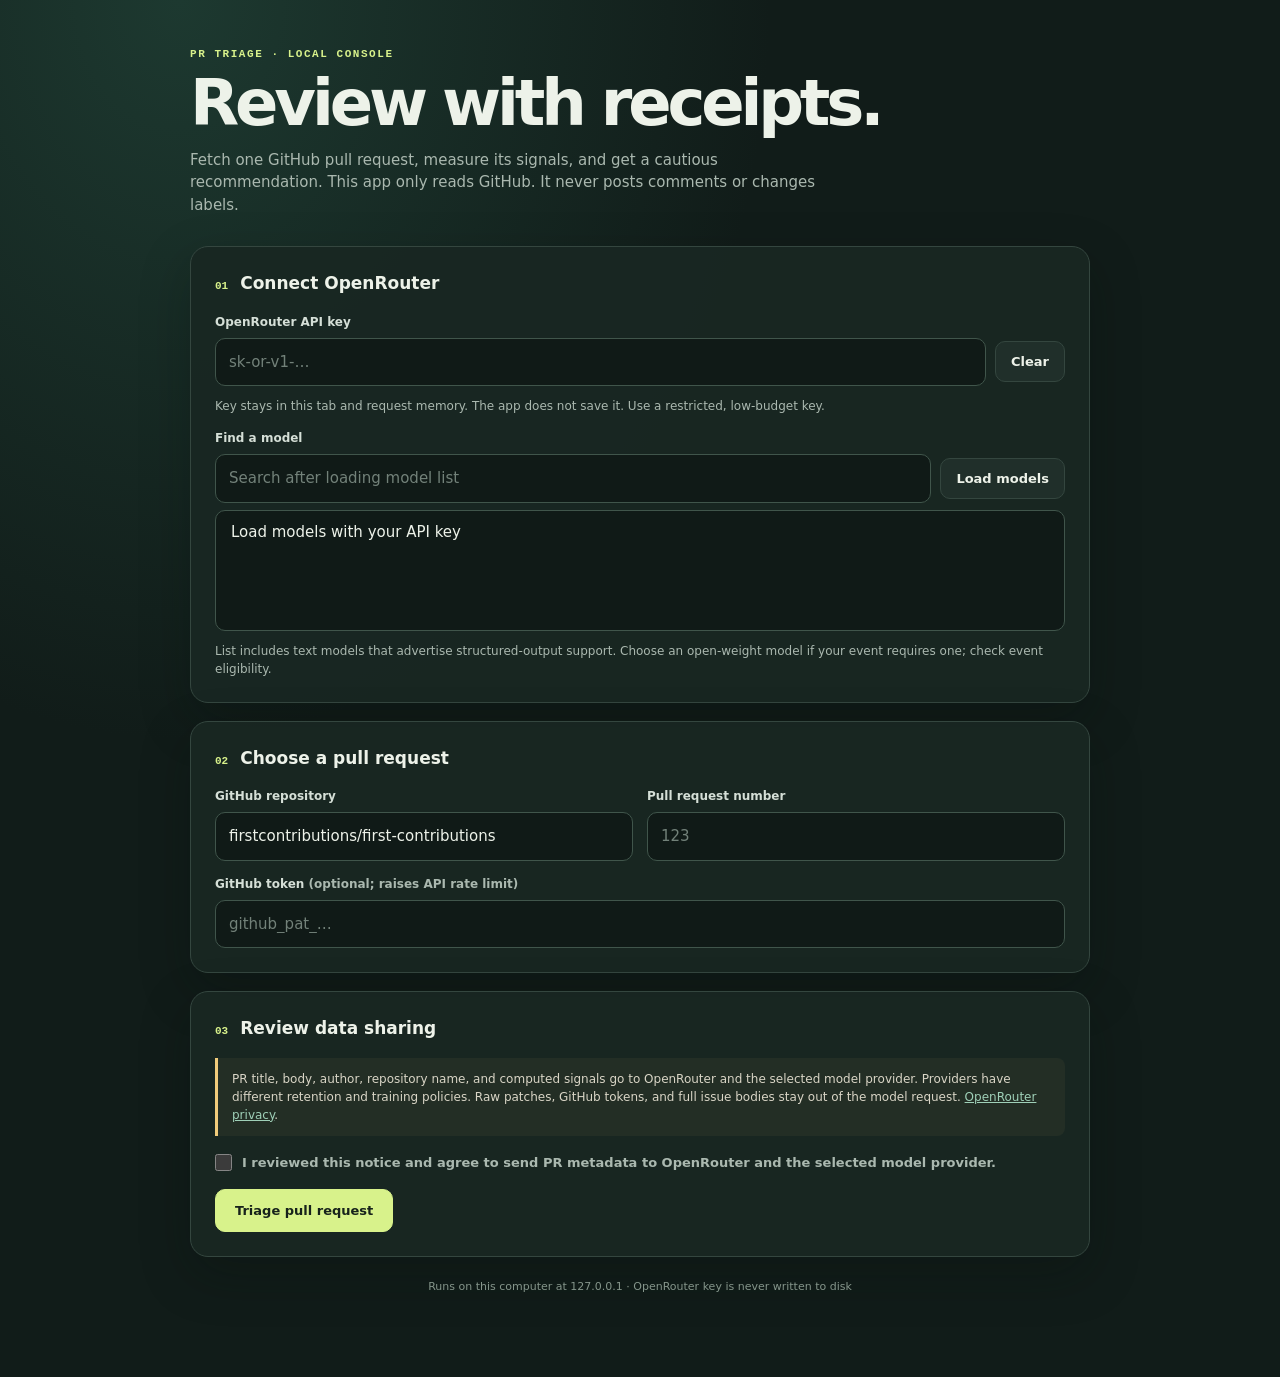
==== src/pr_triage/web/index.html @ dd555950 "Add local web UI for model selection and triage Co-authored-by: vidhi keshri <225218234+vidhi-keshri" ====
<!doctype html>
<html lang="en">
<head>
  <meta charset="utf-8">
  <meta name="viewport" content="width=device-width, initial-scale=1">
  <meta name="theme-color" content="#111c19">
  <title>PR Triage · Local console</title>
  <style>
    :root{color-scheme:dark;--bg:#111c19;--panel:#192723;--panel2:#202f2a;--line:#34463f;--ink:#edf2e9;--muted:#aab8af;--lime:#d8f28b;--mint:#9fd0b8;--amber:#f0cb7b;--red:#e79a84;font:15px/1.5 Inter,ui-sans-serif,system-ui,"Segoe UI",sans-serif}
    *{box-sizing:border-box}body{margin:0;background:radial-gradient(ellipse at 14% 0%,#1d3930 0,transparent 38%),var(--bg);color:var(--ink)}main{width:min(900px,calc(100% - 32px));margin:48px auto 80px}.eyebrow{color:var(--lime);font:700 11px ui-monospace,monospace;letter-spacing:.14em;text-transform:uppercase}h1{font-size:clamp(38px,7vw,64px);line-height:.98;letter-spacing:-.065em;margin:12px 0}header p{color:var(--muted);max-width:640px;margin:14px 0 30px}.panel{background:color-mix(in srgb,var(--panel) 94%,transparent);border:1px solid var(--line);border-radius:18px;padding:24px;margin:18px 0;box-shadow:0 18px 50px #07100d44}.section-head{display:flex;align-items:baseline;gap:12px;margin-bottom:16px}.step{color:var(--lime);font:700 11px ui-monospace,monospace}.section-head h2{font-size:17px;margin:0}.grid{display:grid;grid-template-columns:1fr 1fr;gap:14px}.field{display:flex;flex-direction:column;gap:7px}.field.full{grid-column:1/-1}label{font-size:12px;color:#d5dfd7;font-weight:650}input,select{width:100%;border:1px solid #40554b;border-radius:10px;background:#101a17;color:var(--ink);padding:12px 13px;font:inherit;outline:none}input:focus,select:focus{border-color:var(--mint);box-shadow:0 0 0 3px #9fd0b822}input::placeholder{color:#728179}.hint{color:var(--muted);font-size:12px;margin:4px 0 0}.inline{display:flex;gap:9px;align-items:center}.inline input{flex:1}.button{border:1px solid var(--line);border-radius:10px;background:var(--panel2);color:var(--ink);font:700 13px system-ui,sans-serif;padding:12px 15px;cursor:pointer;white-space:nowrap}.button:hover{border-color:var(--mint)}.button.primary{background:var(--lime);border-color:var(--lime);color:#17221b;padding:13px 19px}.button:disabled{opacity:.55;cursor:wait}.consent{display:flex;align-items:flex-start;gap:10px;color:var(--muted);font-size:13px;margin:17px 0}.consent input{width:17px;height:17px;margin:1px 0 0;accent-color:var(--lime);flex:none}.privacy-note{padding:12px 14px;border-left:3px solid var(--amber);background:#f0cb7b0c;color:#d9d5c6;font-size:12px;border-radius:0 8px 8px 0}.actions{display:flex;align-items:center;gap:14px;flex-wrap:wrap}.status{color:var(--muted);font-size:13px}.status.error{color:var(--red)}.status.ok{color:var(--mint)}.results{display:grid;gap:12px}.result{border:1px solid var(--line);border-radius:12px;padding:18px;background:#111b18}.result-top{display:flex;gap:12px;align-items:center;justify-content:space-between}.verdict{font:700 11px ui-monospace,monospace;text-transform:uppercase;letter-spacing:.07em;color:var(--lime)}.verdict.minor{color:var(--mint)}.verdict.needs-review{color:var(--amber)}.verdict.suspected-spam{color:var(--red)}.confidence{color:var(--muted);font:12px ui-monospace,monospace}.result h3{font-size:16px;margin:12px 0 5px}.result p{color:var(--muted);margin:6px 0;font-size:13px}.result strong{color:var(--ink)}.empty{color:var(--muted);text-align:center;padding:24px}.hidden{display:none!important}footer{color:#85958b;font-size:11px;text-align:center;margin-top:22px}a{color:var(--mint)}
    @media(max-width:620px){main{margin-top:30px}.panel{padding:18px}.grid{grid-template-columns:1fr}.field.full{grid-column:auto}.inline{align-items:stretch}.inline .button{padding-inline:10px}}
  </style>
</head>
<body>
  <main>
    <header>
      <div class="eyebrow">PR Triage · local console</div>
      <h1>Review with receipts.</h1>
      <p>Fetch one GitHub pull request, measure its signals, and get a cautious recommendation. This app only reads GitHub. It never posts comments or changes labels.</p>
    </header>

    <form id="triage-form">
      <section class="panel" aria-labelledby="connection-title">
        <div class="section-head"><span class="step">01</span><h2 id="connection-title">Connect OpenRouter</h2></div>
        <div class="grid">
          <div class="field full">
            <label for="api-key">OpenRouter API key</label>
            <div class="inline"><input id="api-key" type="password" autocomplete="off" spellcheck="false" placeholder="sk-or-v1-…" required><button id="clear-key" class="button" type="button">Clear</button></div>
            <p class="hint">Key stays in this tab and request memory. The app does not save it. Use a restricted, low-budget key.</p>
          </div>
          <div class="field full">
            <label for="model-search">Find a model</label>
            <div class="inline"><input id="model-search" type="search" placeholder="Search after loading model list"><button id="load-models" class="button" type="button">Load models</button></div>
            <select id="model" size="5" aria-label="OpenRouter model" required><option value="">Load models with your API key</option></select>
            <p class="hint">List includes text models that advertise structured-output support. Choose an open-weight model if your event requires one; check event eligibility.</p>
          </div>
        </div>
      </section>

      <section class="panel" aria-labelledby="pr-title">
        <div class="section-head"><span class="step">02</span><h2 id="pr-title">Choose a pull request</h2></div>
        <div class="grid">
          <div class="field"><label for="repo">GitHub repository</label><input id="repo" value="firstcontributions/first-contributions" placeholder="owner/repo" required></div>
          <div class="field"><label for="pr-number">Pull request number</label><input id="pr-number" type="number" min="1" step="1" placeholder="123" required></div>
          <div class="field full"><label for="github-token">GitHub token <span class="hint">(optional; raises API rate limit)</span></label><input id="github-token" type="password" autocomplete="off" spellcheck="false" placeholder="github_pat_…"></div>
        </div>
      </section>

      <section class="panel" aria-labelledby="privacy-title">
        <div class="section-head"><span class="step">03</span><h2 id="privacy-title">Review data sharing</h2></div>
        <div class="privacy-note">PR title, body, author, repository name, and computed signals go to OpenRouter and the selected model provider. Providers have different retention and training policies. Raw patches, GitHub tokens, and full issue bodies stay out of the model request. <a href="https://openrouter.ai/privacy/" target="_blank" rel="noreferrer">OpenRouter privacy</a>.</div>
        <label class="consent"><input id="consent" type="checkbox" required><span>I reviewed this notice and agree to send PR metadata to OpenRouter and the selected model provider.</span></label>
        <div class="actions"><button id="submit" class="button primary" type="submit">Triage pull request</button><span id="status" class="status" role="status" aria-live="polite"></span></div>
      </section>
    </form>

    <section id="results-section" class="panel hidden" aria-labelledby="results-title">
      <div class="section-head"><span class="step">04</span><h2 id="results-title">Triage results</h2></div>
      <div id="results" class="results"></div>
    </section>
    <footer>Runs on this computer at 127.0.0.1 · OpenRouter key is never written to disk</footer>
  </main>
  <script src="/app.js" defer></script>
</body>
</html>
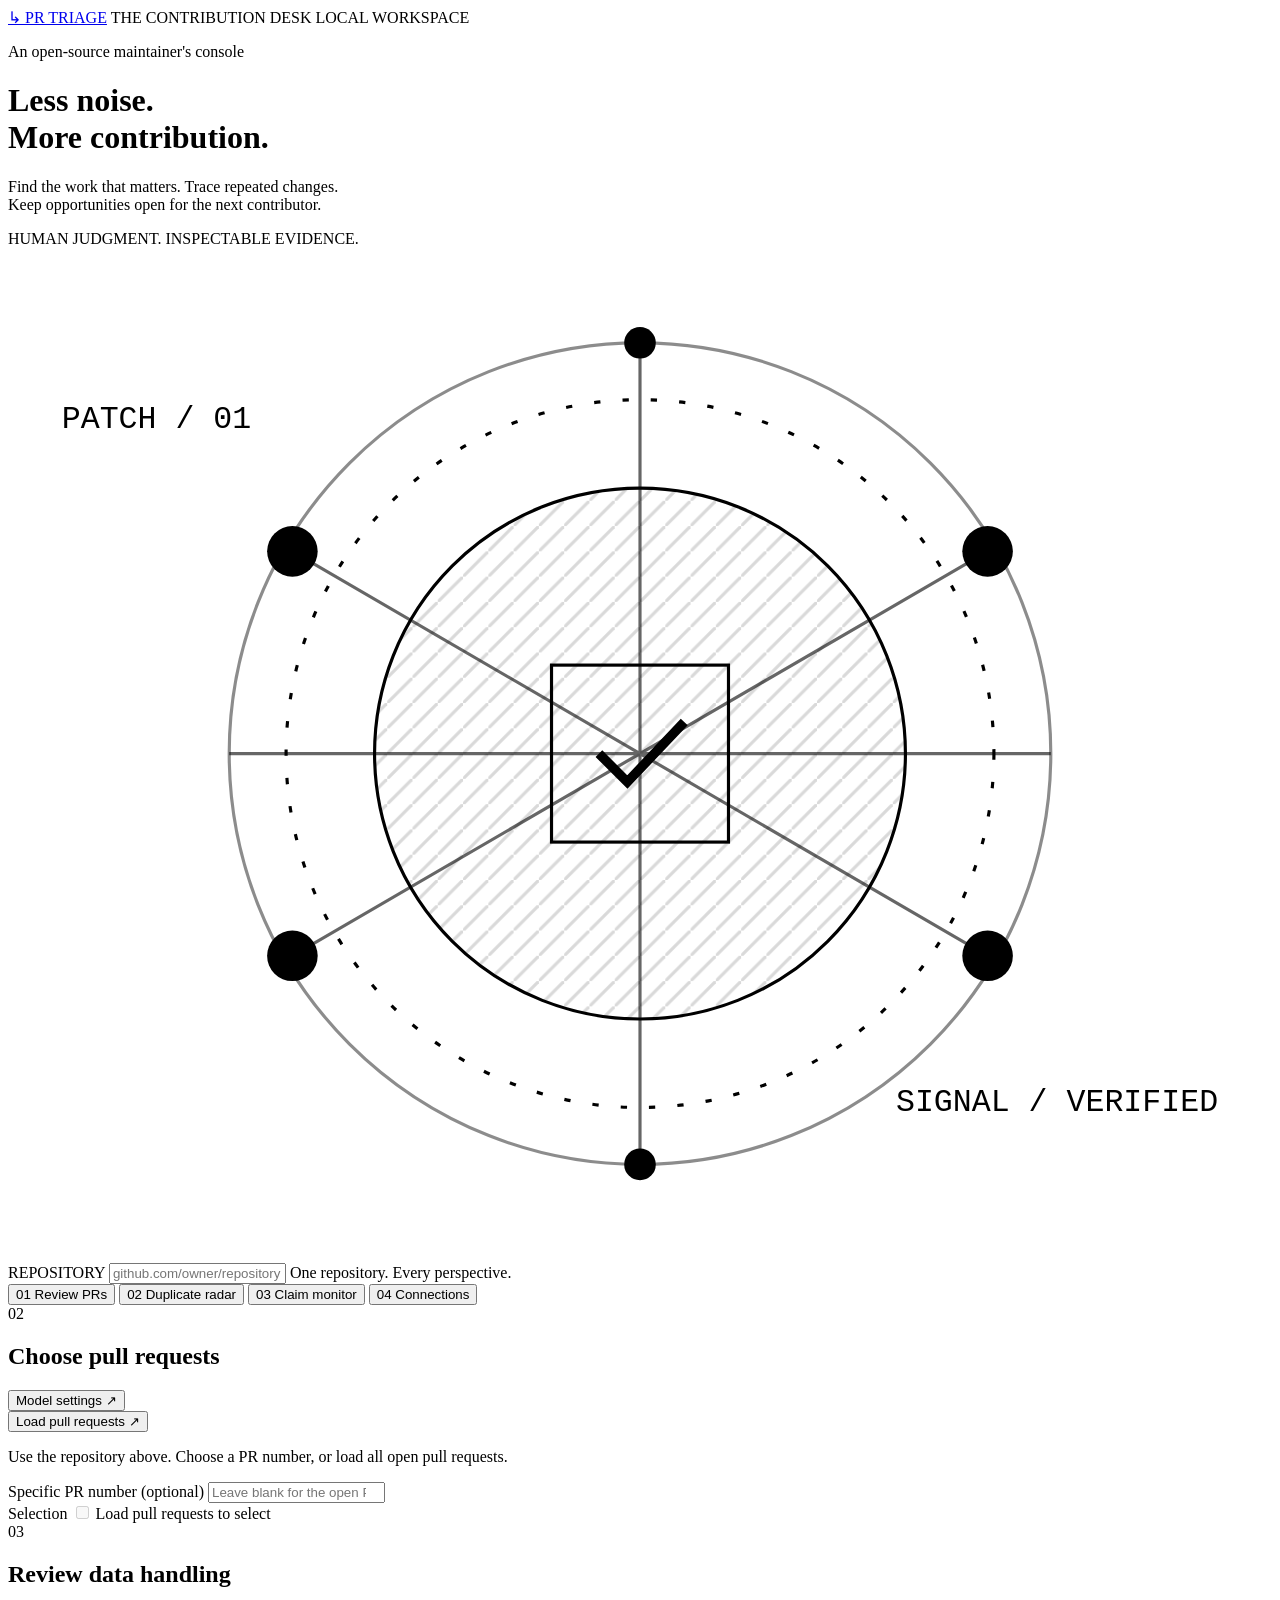
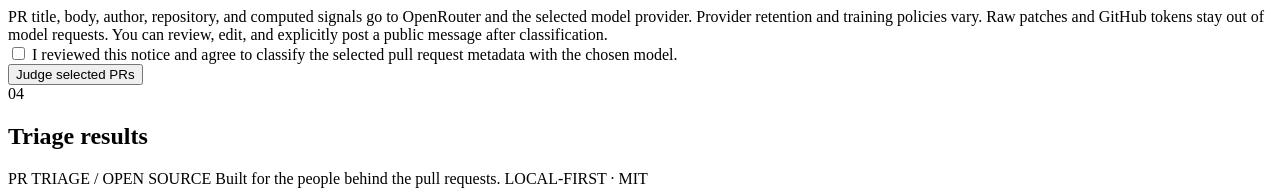
==== commit f966ac49: "feat: add contribution review console with radar and inactive issue scans Add tabbed web views, dupl" ====
--- a/src/pr_triage/web/index.html
+++ b/src/pr_triage/web/index.html
@@ -1,65 +1,208 @@
 <!doctype html>
 <html lang="en">
 <head>
-  <meta charset="utf-8">
-  <meta name="viewport" content="width=device-width, initial-scale=1">
-  <meta name="theme-color" content="#111c19">
-  <title>PR Triage · Local console</title>
-  <style>
-    :root{color-scheme:dark;--bg:#111c19;--panel:#192723;--panel2:#202f2a;--line:#34463f;--ink:#edf2e9;--muted:#aab8af;--lime:#d8f28b;--mint:#9fd0b8;--amber:#f0cb7b;--red:#e79a84;font:15px/1.5 Inter,ui-sans-serif,system-ui,"Segoe UI",sans-serif}
-    *{box-sizing:border-box}body{margin:0;background:radial-gradient(ellipse at 14% 0%,#1d3930 0,transparent 38%),var(--bg);color:var(--ink)}main{width:min(900px,calc(100% - 32px));margin:48px auto 80px}.eyebrow{color:var(--lime);font:700 11px ui-monospace,monospace;letter-spacing:.14em;text-transform:uppercase}h1{font-size:clamp(38px,7vw,64px);line-height:.98;letter-spacing:-.065em;margin:12px 0}header p{color:var(--muted);max-width:640px;margin:14px 0 30px}.panel{background:color-mix(in srgb,var(--panel) 94%,transparent);border:1px solid var(--line);border-radius:18px;padding:24px;margin:18px 0;box-shadow:0 18px 50px #07100d44}.section-head{display:flex;align-items:baseline;gap:12px;margin-bottom:16px}.step{color:var(--lime);font:700 11px ui-monospace,monospace}.section-head h2{font-size:17px;margin:0}.grid{display:grid;grid-template-columns:1fr 1fr;gap:14px}.field{display:flex;flex-direction:column;gap:7px}.field.full{grid-column:1/-1}label{font-size:12px;color:#d5dfd7;font-weight:650}input,select{width:100%;border:1px solid #40554b;border-radius:10px;background:#101a17;color:var(--ink);padding:12px 13px;font:inherit;outline:none}input:focus,select:focus{border-color:var(--mint);box-shadow:0 0 0 3px #9fd0b822}input::placeholder{color:#728179}.hint{color:var(--muted);font-size:12px;margin:4px 0 0}.inline{display:flex;gap:9px;align-items:center}.inline input{flex:1}.button{border:1px solid var(--line);border-radius:10px;background:var(--panel2);color:var(--ink);font:700 13px system-ui,sans-serif;padding:12px 15px;cursor:pointer;white-space:nowrap}.button:hover{border-color:var(--mint)}.button.primary{background:var(--lime);border-color:var(--lime);color:#17221b;padding:13px 19px}.button:disabled{opacity:.55;cursor:wait}.consent{display:flex;align-items:flex-start;gap:10px;color:var(--muted);font-size:13px;margin:17px 0}.consent input{width:17px;height:17px;margin:1px 0 0;accent-color:var(--lime);flex:none}.privacy-note{padding:12px 14px;border-left:3px solid var(--amber);background:#f0cb7b0c;color:#d9d5c6;font-size:12px;border-radius:0 8px 8px 0}.actions{display:flex;align-items:center;gap:14px;flex-wrap:wrap}.status{color:var(--muted);font-size:13px}.status.error{color:var(--red)}.status.ok{color:var(--mint)}.results{display:grid;gap:12px}.result{border:1px solid var(--line);border-radius:12px;padding:18px;background:#111b18}.result-top{display:flex;gap:12px;align-items:center;justify-content:space-between}.verdict{font:700 11px ui-monospace,monospace;text-transform:uppercase;letter-spacing:.07em;color:var(--lime)}.verdict.minor{color:var(--mint)}.verdict.needs-review{color:var(--amber)}.verdict.suspected-spam{color:var(--red)}.confidence{color:var(--muted);font:12px ui-monospace,monospace}.result h3{font-size:16px;margin:12px 0 5px}.result p{color:var(--muted);margin:6px 0;font-size:13px}.result strong{color:var(--ink)}.empty{color:var(--muted);text-align:center;padding:24px}.hidden{display:none!important}footer{color:#85958b;font-size:11px;text-align:center;margin-top:22px}a{color:var(--mint)}
-    @media(max-width:620px){main{margin-top:30px}.panel{padding:18px}.grid{grid-template-columns:1fr}.field.full{grid-column:auto}.inline{align-items:stretch}.inline .button{padding-inline:10px}}
-  </style>
+<meta charset="utf-8">
+<meta name="viewport" content="width=device-width, initial-scale=1">
+<meta name="theme-color" content="#1010ed">
+<title>PR Triage — The Contribution Desk</title>
+<link rel="stylesheet" href="/app.css">
 </head>
 <body>
-  <main>
-    <header>
-      <div class="eyebrow">PR Triage · local console</div>
-      <h1>Review with receipts.</h1>
-      <p>Fetch one GitHub pull request, measure its signals, and get a cautious recommendation. This app only reads GitHub. It never posts comments or changes labels.</p>
-    </header>
-
-    <form id="triage-form">
-      <section class="panel" aria-labelledby="connection-title">
-        <div class="section-head"><span class="step">01</span><h2 id="connection-title">Connect OpenRouter</h2></div>
+<main>
+<nav class="topbar" aria-label="Main navigation">
+<a class="brand" href="#review">
+<span class="brand-mark">↳</span> PR TRIAGE</a>
+<span class="top-caption">THE CONTRIBUTION DESK</span>
+<span class="local-badge">
+<i>
+</i> LOCAL WORKSPACE</span>
+</nav>
+<header class="hero">
+<div>
+<p class="eyebrow">An open-source maintainer's console</p>
+<h1>Less noise.<br>More contribution.</h1>
+<p class="hero-copy">Find the work that matters. Trace repeated changes.<br>Keep opportunities open for the next contributor.</p>
+<span class="hero-note">HUMAN JUDGMENT. INSPECTABLE EVIDENCE.</span>
+</div>
+<div class="signal-art" aria-hidden="true">
+<svg viewBox="0 0 400 320" fill="none" xmlns="http://www.w3.org/2000/svg">
+<defs>
+<pattern id="hatch" width="8" height="8" patternUnits="userSpaceOnUse">
+<path d="M0 8L8 0" stroke="currentColor" stroke-opacity=".15"/>
+</pattern>
+</defs>
+<circle cx="200" cy="160" r="130" stroke="currentColor" stroke-opacity=".45"/>
+<circle cx="200" cy="160" r="112" stroke="currentColor" stroke-dasharray="2 7"/>
+<circle cx="200" cy="160" r="84" fill="url(#hatch)" stroke="currentColor"/>
+<path d="M90 96L200 160L310 96M90 224L200 160L310 224M200 30V290M70 160H330" stroke="currentColor" stroke-opacity=".6"/>
+<g fill="currentColor">
+<circle cx="90" cy="96" r="8"/>
+<circle cx="310" cy="96" r="8"/>
+<circle cx="90" cy="224" r="8"/>
+<circle cx="310" cy="224" r="8"/>
+<circle cx="200" cy="30" r="5"/>
+<circle cx="200" cy="290" r="5"/>
+</g>
+<rect x="172" y="132" width="56" height="56" fill="var(--blue)" stroke="currentColor"/>
+<path d="M187 160L196 169L214 150" stroke="currentColor" stroke-width="3"/>
+<text x="17" y="57" fill="currentColor" font-size="10" font-family="monospace">PATCH / 01</text>
+<text x="281" y="273" fill="currentColor" font-size="10" font-family="monospace">SIGNAL / VERIFIED</text>
+</svg>
+</div>
+</header>
+<section class="workspace-bar" aria-label="Shared repository">
+<label for="maintenance-repo">REPOSITORY</label>
+<input id="maintenance-repo" placeholder="github.com/owner/repository" autocomplete="off" spellcheck="false">
+<span class="workspace-note">One repository. Every perspective.</span>
+</section>
+<div class="tab-bar" role="tablist" aria-label="Workspace features">
+<button role="tab" type="button" id="tab-review" aria-controls="panel-review" aria-selected="true" tabindex="0" data-tab="review">
+<span>01</span> Review PRs</button>
+<button role="tab" type="button" id="tab-radar" aria-controls="panel-radar" aria-selected="false" tabindex="-1" data-tab="radar">
+<span>02</span> Duplicate radar</button>
+<button role="tab" type="button" id="tab-claims" aria-controls="panel-claims" aria-selected="false" tabindex="-1" data-tab="claims">
+<span>03</span> Claim monitor</button>
+<button role="tab" type="button" id="tab-connections" aria-controls="panel-connections" aria-selected="false" tabindex="-1" data-tab="connections">
+<span>04</span> Connections</button>
+</div>
+<div class="tab-panel" id="panel-review" role="tabpanel" aria-labelledby="tab-review" tabindex="0">    <form id="triage-form">
+
+
+      <section class="panel" aria-labelledby="pr-title">
+        <div class="section-head">
+<span class="step">02</span>
+<h2 id="pr-title">Choose pull requests</h2>
+<button class="button" type="button" data-open-tab="connections">Model settings ↗</button>
+</div>
+
         <div class="grid">
           <div class="field full">
-            <label for="api-key">OpenRouter API key</label>
-            <div class="inline"><input id="api-key" type="password" autocomplete="off" spellcheck="false" placeholder="sk-or-v1-…" required><button id="clear-key" class="button" type="button">Clear</button></div>
-            <p class="hint">Key stays in this tab and request memory. The app does not save it. Use a restricted, low-budget key.</p>
+            <input id="repo" type="hidden">
+<button id="load-pulls" class="button primary" type="button">Load pull requests ↗</button>
+<p class="hint">Use the repository above. Choose a PR number, or load all open pull requests.</p>
           </div>
+          <div class="field">
+<label for="pr-number">Specific PR number <span class="hint">(optional)</span>
+</label>
+<input id="pr-number" type="number" min="1" step="1" placeholder="Leave blank for the open PR list">
+</div>
+          <div class="field">
+<label>Selection</label>
+<label class="select-all">
+<input id="select-all-pulls" type="checkbox" disabled>
+<span id="pull-count">Load pull requests to select</span>
+</label>
+</div>
           <div class="field full">
-            <label for="model-search">Find a model</label>
-            <div class="inline"><input id="model-search" type="search" placeholder="Search after loading model list"><button id="load-models" class="button" type="button">Load models</button></div>
-            <select id="model" size="5" aria-label="OpenRouter model" required><option value="">Load models with your API key</option></select>
-            <p class="hint">List includes text models that advertise structured-output support. Choose an open-weight model if your event requires one; check event eligibility.</p>
+<div id="pull-list" class="pull-list" aria-live="polite">
+</div>
+</div>
+        </div>
+      </section>
+
+      <section class="panel" aria-labelledby="privacy-title">
+        <div class="section-head">
+<span class="step">03</span>
+<h2 id="privacy-title">Review data handling</h2>
+</div>
+        <div class="notice">PR title, body, author, repository, and computed signals go to OpenRouter and the selected model provider. Provider retention and training policies vary. Raw patches and GitHub tokens stay out of model requests. You can review, edit, and explicitly post a public message after classification.</div>
+        <label class="consent">
+<input id="consent" type="checkbox" required>
+<span>I reviewed this notice and agree to classify the selected pull request metadata with the chosen model.</span>
+</label>
+        <div class="actions">
+<button id="submit" class="button primary" type="submit">Judge selected PRs</button>
+<span id="status" class="status" role="status" aria-live="polite">
+</span>
+</div>
+      </section>
+    </form>    <section id="results-section" class="panel hidden" aria-labelledby="results-title">
+      <div class="section-head">
+<span class="step">04</span>
+<h2 id="results-title">Triage results</h2>
+</div>
+      <div id="results" class="results">
+</div>
+    </section>
+</div>
+<div class="tab-panel" id="panel-radar" role="tabpanel" aria-labelledby="tab-radar" tabindex="0" hidden>    <section class="panel" aria-labelledby="radar-title">
+      <div class="section-head">
+<span class="step">05</span>
+<h2 id="radar-title">Duplicate contribution radar</h2>
+</div>
+      <p class="hint">Compare actual changed lines across recent open, closed, and merged PRs. Similarity is evidence to inspect, not a spam verdict.</p>
+
+      <label for="radar-limit">Recent PRs to compare (1–100)</label>
+      <input id="radar-limit" type="number" min="1" max="100" value="30">
+      <div class="actions">
+<button id="scan-radar" type="button" class="button primary">Scan duplicate changes</button>
+<button id="maintenance-demo" type="button" class="button">Try offline demo</button>
+<button class="button" type="button" data-open-tab="claims">View inactive claims →</button>
+</div>
+      <p id="radar-status" class="status" role="status">
+</p>
+      <div id="radar-results" class="results">
+</div>
+    </section>
+</div>
+<div class="tab-panel" id="panel-claims" role="tabpanel" aria-labelledby="tab-claims" tabindex="0" hidden>    <section class="panel" aria-labelledby="claims-title">
+      <div class="section-head">
+<span class="step">06</span>
+<h2 id="claims-title">Inactive claim monitor</h2>
+</div>
+      <p class="notice">Find assigned issues with no recent visible GitHub activity. Includes assignee replies and linked PR progress. This scan never sends messages, closes PRs, or removes assignments. People may still be working offline.</p>
+      <div class="field">
+<label for="claim-idle">Minimum inactive days</label>
+<input id="claim-idle" type="number" min="1" max="365" value="7">
+</div>
+      <div class="actions">
+        <button id="preview-claims" type="button" class="button">Find inactive claimed issues</button>
+      </div>
+      <p class="hint">Uses explicit issue assignments. Free-text claims alone are not counted. Results are evidence for a maintainer to review.</p>
+      <p id="claims-status" class="status" role="status">
+</p>
+      <div id="claims-results" class="results">
+</div>
+      <div id="claims-history" hidden></div>
+    </section>
+</div>
+<div class="tab-panel" id="panel-connections" role="tabpanel" aria-labelledby="tab-connections" tabindex="0" hidden>      <section class="panel" aria-labelledby="model-title">
+        <div class="section-head">
+<span class="step">01</span>
+<h2 id="model-title">Choose your model</h2>
+</div>
+        <div class="grid">
+          <div class="field full">
+            <label for="model">Models with structured-output support</label>
+            <div class="inline">
+              <select id="model" aria-label="Choose a structured-output model" required>
+<option value="">Loading model choices…</option>
+</select>
+              <button id="reload-models" class="button" type="button">Refresh</button>
+            </div>
+            <div id="model-meta" class="model-meta" aria-live="polite">
+</div>
+            <p class="hint">The OpenRouter API key is read on the server from .env and never sent to this page. Model availability, pricing, and provider rate limits vary.</p>
           </div>
         </div>
       </section>
-
-      <section class="panel" aria-labelledby="pr-title">
-        <div class="section-head"><span class="step">02</span><h2 id="pr-title">Choose a pull request</h2></div>
-        <div class="grid">
-          <div class="field"><label for="repo">GitHub repository</label><input id="repo" value="firstcontributions/first-contributions" placeholder="owner/repo" required></div>
-          <div class="field"><label for="pr-number">Pull request number</label><input id="pr-number" type="number" min="1" step="1" placeholder="123" required></div>
-          <div class="field full"><label for="github-token">GitHub token <span class="hint">(optional; raises API rate limit)</span></label><input id="github-token" type="password" autocomplete="off" spellcheck="false" placeholder="github_pat_…"></div>
-        </div>
-      </section>
-
-      <section class="panel" aria-labelledby="privacy-title">
-        <div class="section-head"><span class="step">03</span><h2 id="privacy-title">Review data sharing</h2></div>
-        <div class="privacy-note">PR title, body, author, repository name, and computed signals go to OpenRouter and the selected model provider. Providers have different retention and training policies. Raw patches, GitHub tokens, and full issue bodies stay out of the model request. <a href="https://openrouter.ai/privacy/" target="_blank" rel="noreferrer">OpenRouter privacy</a>.</div>
-        <label class="consent"><input id="consent" type="checkbox" required><span>I reviewed this notice and agree to send PR metadata to OpenRouter and the selected model provider.</span></label>
-        <div class="actions"><button id="submit" class="button primary" type="submit">Triage pull request</button><span id="status" class="status" role="status" aria-live="polite"></span></div>
-      </section>
-    </form>
-
-    <section id="results-section" class="panel hidden" aria-labelledby="results-title">
-      <div class="section-head"><span class="step">04</span><h2 id="results-title">Triage results</h2></div>
-      <div id="results" class="results"></div>
-    </section>
-    <footer>Runs on this computer at 127.0.0.1 · OpenRouter key is never written to disk</footer>
-  </main>
-  <script src="/app.js" defer></script>
+<div class="panel connection-card">
+<div class="section-head">
+<span class="step">GITHUB</span>
+<h2>Repository connection</h2>
+</div>
+<p id="github-status" class="hint" role="status">Checking GitHub authentication…</p>
+<button id="refresh-github" class="button" type="button">Refresh API allowance</button>
+<p class="hint">Credentials are read from .env on this computer. Restart the server after updating them.</p>
+</div>
+</div>
+<footer>
+<span>PR TRIAGE / OPEN SOURCE</span>
+<span>Built for the people behind the pull requests.</span>
+<span>LOCAL-FIRST · MIT</span>
+</footer>
+</main>
+<script src="/app.js" defer>
+</script>
 </body>
 </html>
